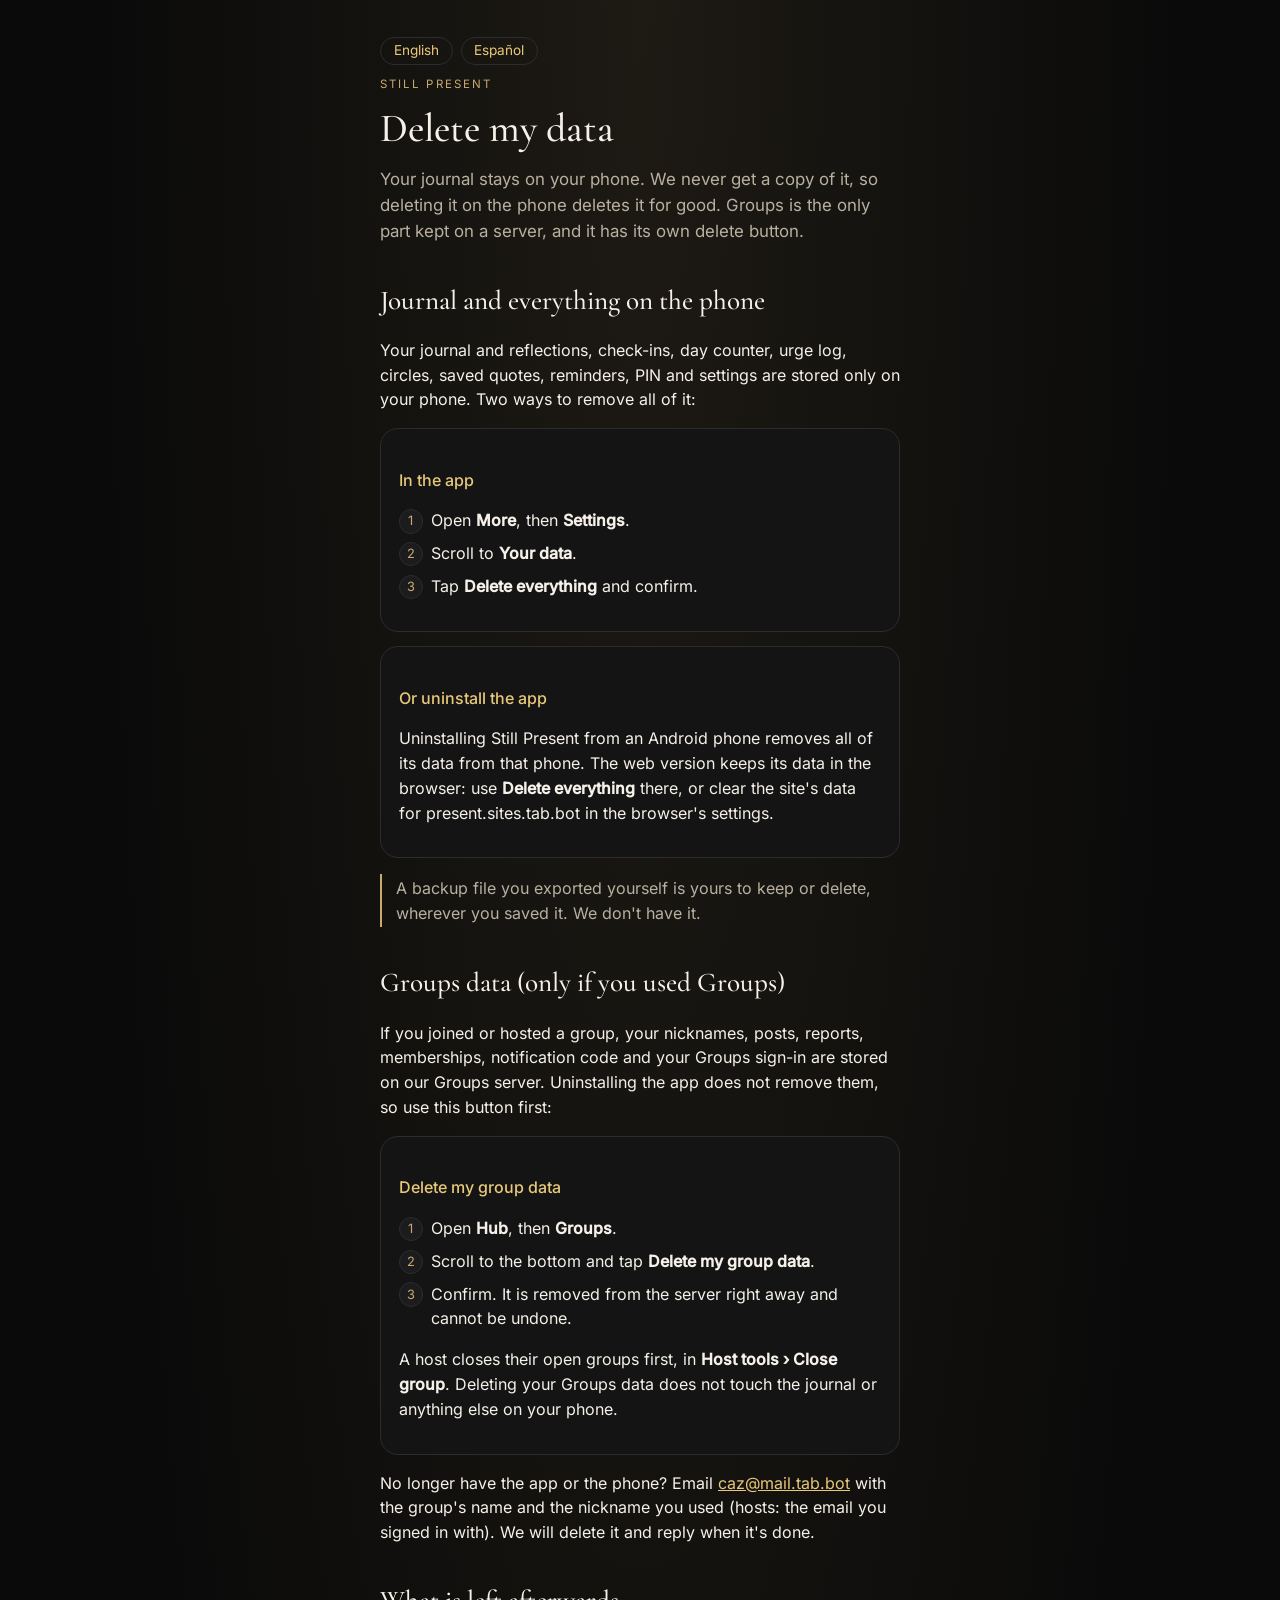
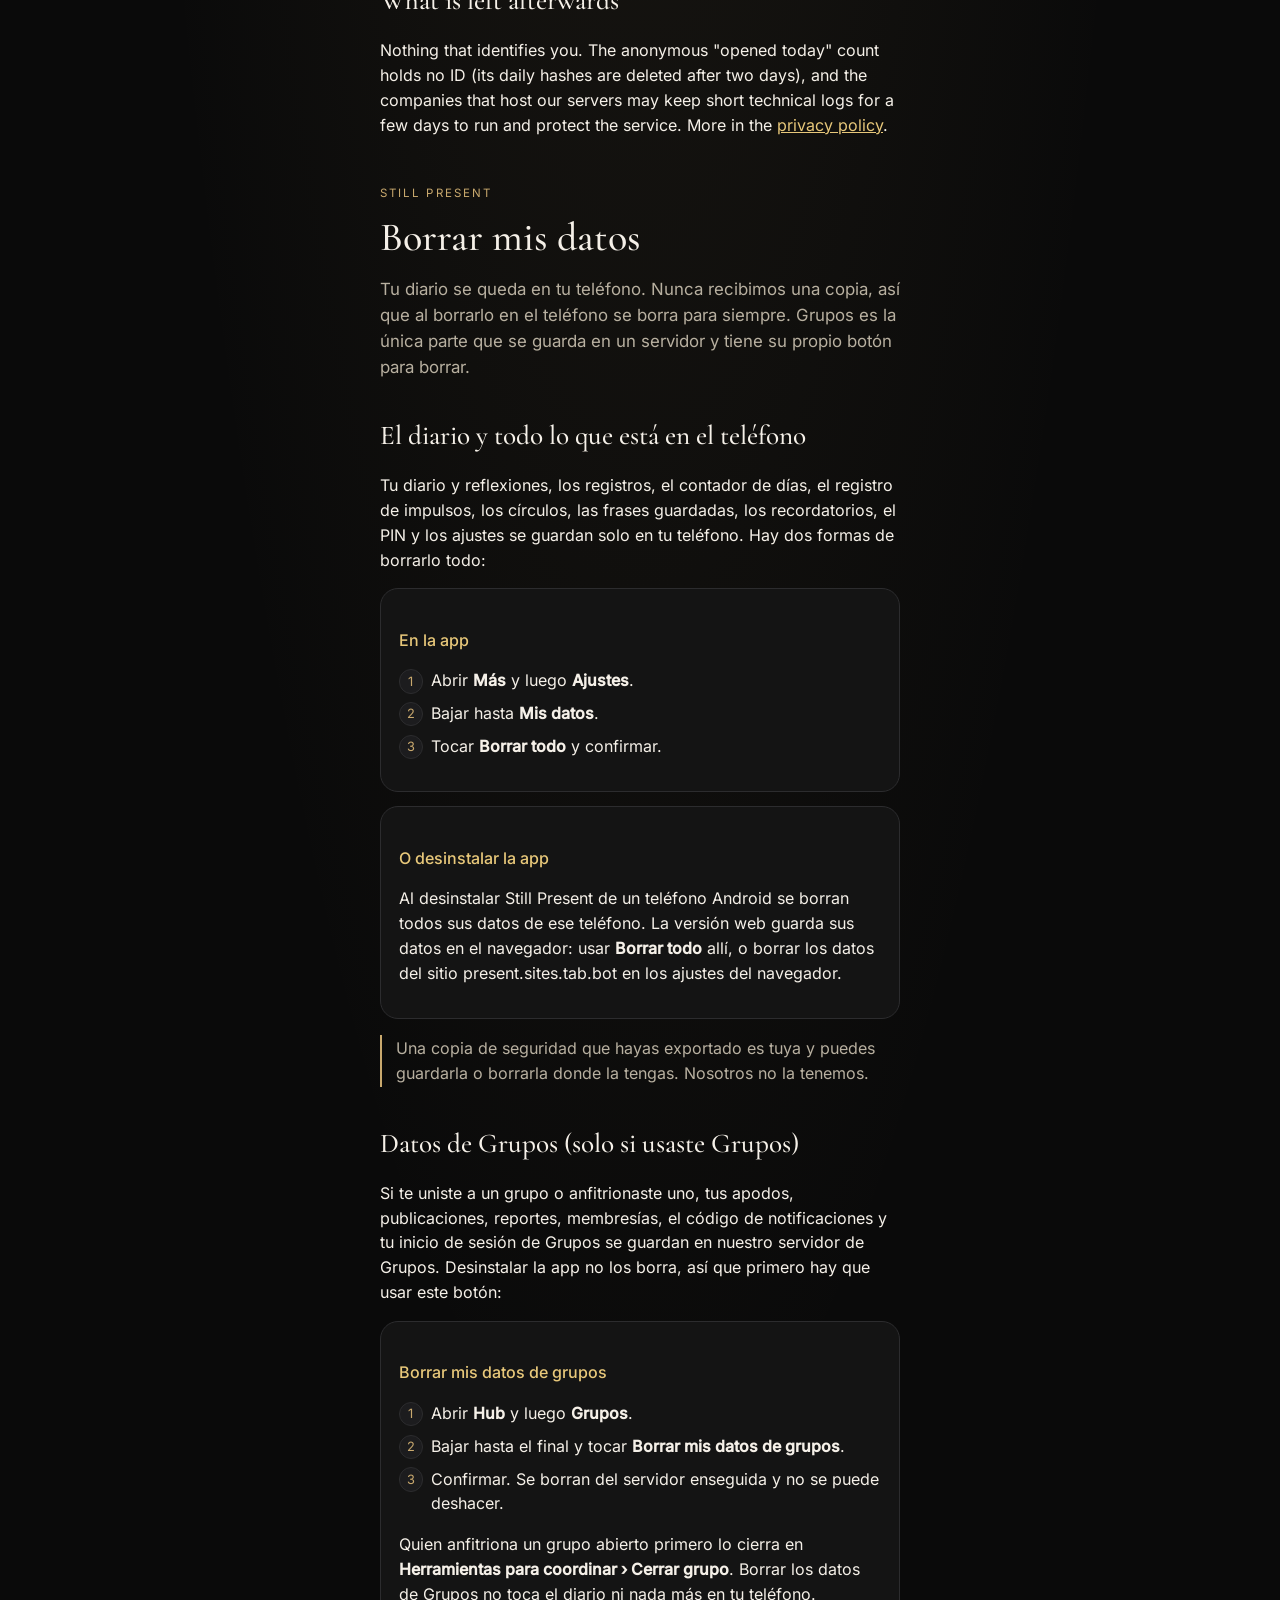
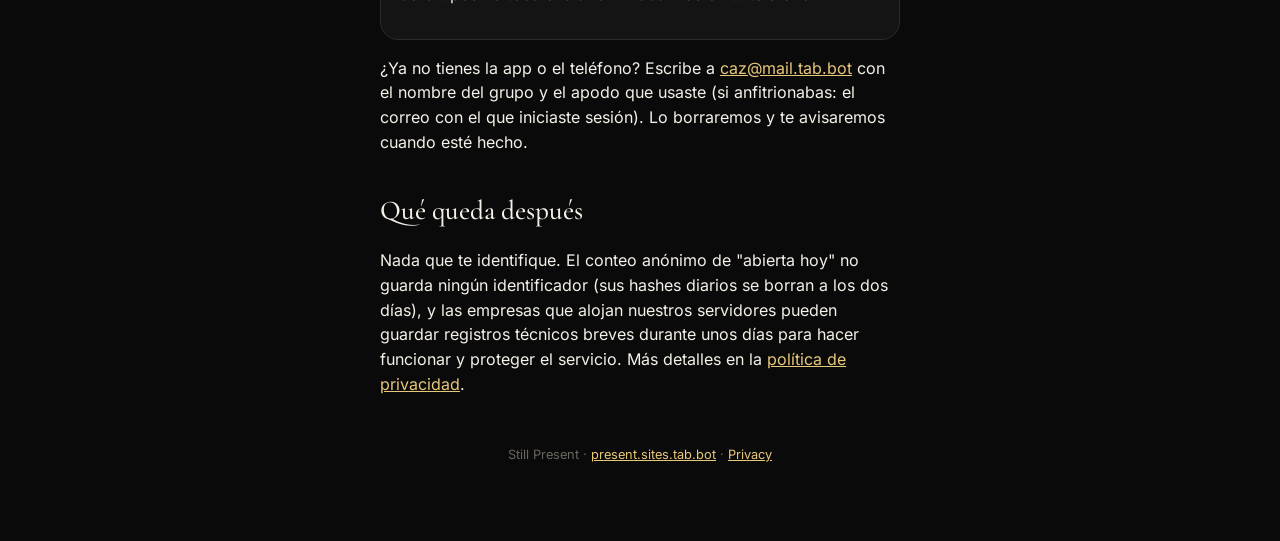
==== delete/index.html @ f241a921 "Publish Still Present v3.6.20 public web app, privacy/delete pages, and Recovery Hub data" ====
<!doctype html>
<html lang="en"><head>
<meta charset="utf-8"><meta name="viewport" content="width=device-width,initial-scale=1,viewport-fit=cover">
<meta name="theme-color" content="#0a0a0a">
<title>Delete my data · Still Present</title>
<meta name="description" content="How to delete your Still Present data: the journal on your phone and, if you used it, your Groups data.">
<link rel="icon" type="image/png" href="/icons/icon-192.png"><link rel="apple-touch-icon" href="/icons/apple-touch-icon.png">
<style>
@font-face{font-family:CG;font-weight:500;src:url(/fonts/CormorantGaramond-500.ttf)}
@font-face{font-family:CG;font-style:italic;font-weight:400;src:url(/fonts/CormorantGaramond-400i.ttf)}
@font-face{font-family:In;font-weight:400;src:url(/fonts/Inter-400.ttf)}
@font-face{font-family:In;font-weight:500;src:url(/fonts/Inter-500.ttf)}
:root{--bg:#0a0a0a;--s1:#141414;--s2:#1c1c1e;--line:#2c2c2e;--gold:#c9a96e;--goldhi:#e8c87a;--ivory:#f5f0e8;--muted:#b8b0a0;--dim:#6a655f}
*{box-sizing:border-box}html,body{margin:0;background:var(--bg);color:var(--ivory);font:400 16px/1.55 In,system-ui,sans-serif;-webkit-font-smoothing:antialiased}
body{background:radial-gradient(ellipse at 50% 0%,rgba(201,169,110,.10),transparent 60%) no-repeat,var(--bg)}
main{max-width:560px;margin:0 auto;padding:calc(1.5rem + env(safe-area-inset-top)) 1.25rem 4rem}
h1{font-family:CG,serif;font-weight:500;font-size:2.5rem;line-height:1.1;margin:.2rem 0 .5rem}
h2{font-family:CG,serif;font-weight:500;font-size:1.7rem;margin:2.2rem 0 .6rem}
.k{font-size:.72rem;letter-spacing:.18em;text-transform:uppercase;color:var(--gold)}
.lead{color:var(--muted);font-size:1.05rem}
.card{background:var(--s1);border:1px solid var(--line);border-radius:18px;padding:1rem 1.1rem;margin:.9rem 0}
label{display:block;font-size:.85rem;color:var(--muted);margin:.7rem 0 .35rem}
select{width:100%;font:inherit;color:var(--ivory);background:var(--s2);border:1px solid var(--line);border-radius:12px;padding:.7rem .8rem;color-scheme:dark}
.row{display:flex;gap:.6rem}.row>*{flex:1}
.note{border-left:2px solid var(--gold);padding:.1rem 0 .1rem .9rem;color:var(--muted);margin:1rem 0}
.foot{color:var(--dim);font-size:.8rem;text-align:center;margin-top:3rem}
h3{font-size:1rem;font-weight:500;margin:1.4rem 0 .3rem;color:var(--goldhi)}
ul{padding-left:1.2rem}li{margin:.25rem 0}a{color:var(--goldhi)}
.lang{display:flex;gap:.5rem;margin:.8rem 0 0}.lang a{border:1px solid var(--line);border-radius:99px;padding:.15rem .8rem;text-decoration:none;font-size:.85rem}
.steps{counter-reset:s;list-style:none;padding:0}.steps li{counter-increment:s;position:relative;padding-left:2rem;margin:.5rem 0}.steps li::before{content:counter(s);position:absolute;left:0;top:.05rem;width:1.4rem;height:1.4rem;border-radius:50%;background:var(--s2);border:1px solid var(--line);color:var(--gold);font-size:.8rem;display:flex;align-items:center;justify-content:center}
</style>
</head><body><main>
<nav class="lang"><a href="#en">English</a><a href="#es">Español</a></nav>

<section id="en" lang="en">
<p class="k">Still Present</p>
<h1>Delete my data</h1>
<p class="lead">Your journal stays on your phone. We never get a copy of it, so deleting it on the phone deletes it for good. Groups is the only part kept on a server, and it has its own delete button.</p>

<h2>Journal and everything on the phone</h2>
<p>Your journal and reflections, check-ins, day counter, urge log, circles, saved quotes, reminders, PIN and settings are stored only on your phone. Two ways to remove all of it:</p>
<div class="card"><h3>In the app</h3>
<ol class="steps"><li>Open <b>More</b>, then <b>Settings</b>.</li><li>Scroll to <b>Your data</b>.</li><li>Tap <b>Delete everything</b> and confirm.</li></ol></div>
<div class="card"><h3>Or uninstall the app</h3>
<p>Uninstalling Still Present from an Android phone removes all of its data from that phone. The web version keeps its data in the browser: use <b>Delete everything</b> there, or clear the site's data for present.sites.tab.bot in the browser's settings.</p></div>
<p class="note">A backup file you exported yourself is yours to keep or delete, wherever you saved it. We don't have it.</p>

<h2>Groups data (only if you used Groups)</h2>
<p>If you joined or hosted a group, your nicknames, posts, reports, memberships, notification code and your Groups sign-in are stored on our Groups server. Uninstalling the app does not remove them, so use this button first:</p>
<div class="card"><h3>Delete my group data</h3>
<ol class="steps"><li>Open <b>Hub</b>, then <b>Groups</b>.</li><li>Scroll to the bottom and tap <b>Delete my group data</b>.</li><li>Confirm. It is removed from the server right away and cannot be undone.</li></ol>
<p class="m">A host closes their open groups first, in <b>Host tools › Close group</b>. Deleting your Groups data does not touch the journal or anything else on your phone.</p></div>
<p>No longer have the app or the phone? Email <a href="mailto:caz@mail.tab.bot">caz@mail.tab.bot</a> with the group's name and the nickname you used (hosts: the email you signed in with). We will delete it and reply when it's done.</p>

<h2>What is left afterwards</h2>
<p>Nothing that identifies you. The anonymous "opened today" count holds no ID (its daily hashes are deleted after two days), and the companies that host our servers may keep short technical logs for a few days to run and protect the service. More in the <a href="/privacy/">privacy policy</a>.</p>
</section>

<section id="es" lang="es">
<p class="k" style="margin-top:3rem">Still Present</p>
<h1>Borrar mis datos</h1>
<p class="lead">Tu diario se queda en tu teléfono. Nunca recibimos una copia, así que al borrarlo en el teléfono se borra para siempre. Grupos es la única parte que se guarda en un servidor y tiene su propio botón para borrar.</p>

<h2>El diario y todo lo que está en el teléfono</h2>
<p>Tu diario y reflexiones, los registros, el contador de días, el registro de impulsos, los círculos, las frases guardadas, los recordatorios, el PIN y los ajustes se guardan solo en tu teléfono. Hay dos formas de borrarlo todo:</p>
<div class="card"><h3>En la app</h3>
<ol class="steps"><li>Abrir <b>Más</b> y luego <b>Ajustes</b>.</li><li>Bajar hasta <b>Mis datos</b>.</li><li>Tocar <b>Borrar todo</b> y confirmar.</li></ol></div>
<div class="card"><h3>O desinstalar la app</h3>
<p>Al desinstalar Still Present de un teléfono Android se borran todos sus datos de ese teléfono. La versión web guarda sus datos en el navegador: usar <b>Borrar todo</b> allí, o borrar los datos del sitio present.sites.tab.bot en los ajustes del navegador.</p></div>
<p class="note">Una copia de seguridad que hayas exportado es tuya y puedes guardarla o borrarla donde la tengas. Nosotros no la tenemos.</p>

<h2>Datos de Grupos (solo si usaste Grupos)</h2>
<p>Si te uniste a un grupo o anfitrionaste uno, tus apodos, publicaciones, reportes, membresías, el código de notificaciones y tu inicio de sesión de Grupos se guardan en nuestro servidor de Grupos. Desinstalar la app no los borra, así que primero hay que usar este botón:</p>
<div class="card"><h3>Borrar mis datos de grupos</h3>
<ol class="steps"><li>Abrir <b>Hub</b> y luego <b>Grupos</b>.</li><li>Bajar hasta el final y tocar <b>Borrar mis datos de grupos</b>.</li><li>Confirmar. Se borran del servidor enseguida y no se puede deshacer.</li></ol>
<p class="m">Quien anfitriona un grupo abierto primero lo cierra en <b>Herramientas para coordinar › Cerrar grupo</b>. Borrar los datos de Grupos no toca el diario ni nada más en tu teléfono.</p></div>
<p>¿Ya no tienes la app o el teléfono? Escribe a <a href="mailto:caz@mail.tab.bot">caz@mail.tab.bot</a> con el nombre del grupo y el apodo que usaste (si anfitrionabas: el correo con el que iniciaste sesión). Lo borraremos y te avisaremos cuando esté hecho.</p>

<h2>Qué queda después</h2>
<p>Nada que te identifique. El conteo anónimo de "abierta hoy" no guarda ningún identificador (sus hashes diarios se borran a los dos días), y las empresas que alojan nuestros servidores pueden guardar registros técnicos breves durante unos días para hacer funcionar y proteger el servicio. Más detalles en la <a href="/privacy/#es">política de privacidad</a>.</p>
</section>
<p class="foot">Still Present · <a href="/">present.sites.tab.bot</a> · <a href="/privacy/">Privacy</a></p>
</main></body></html>
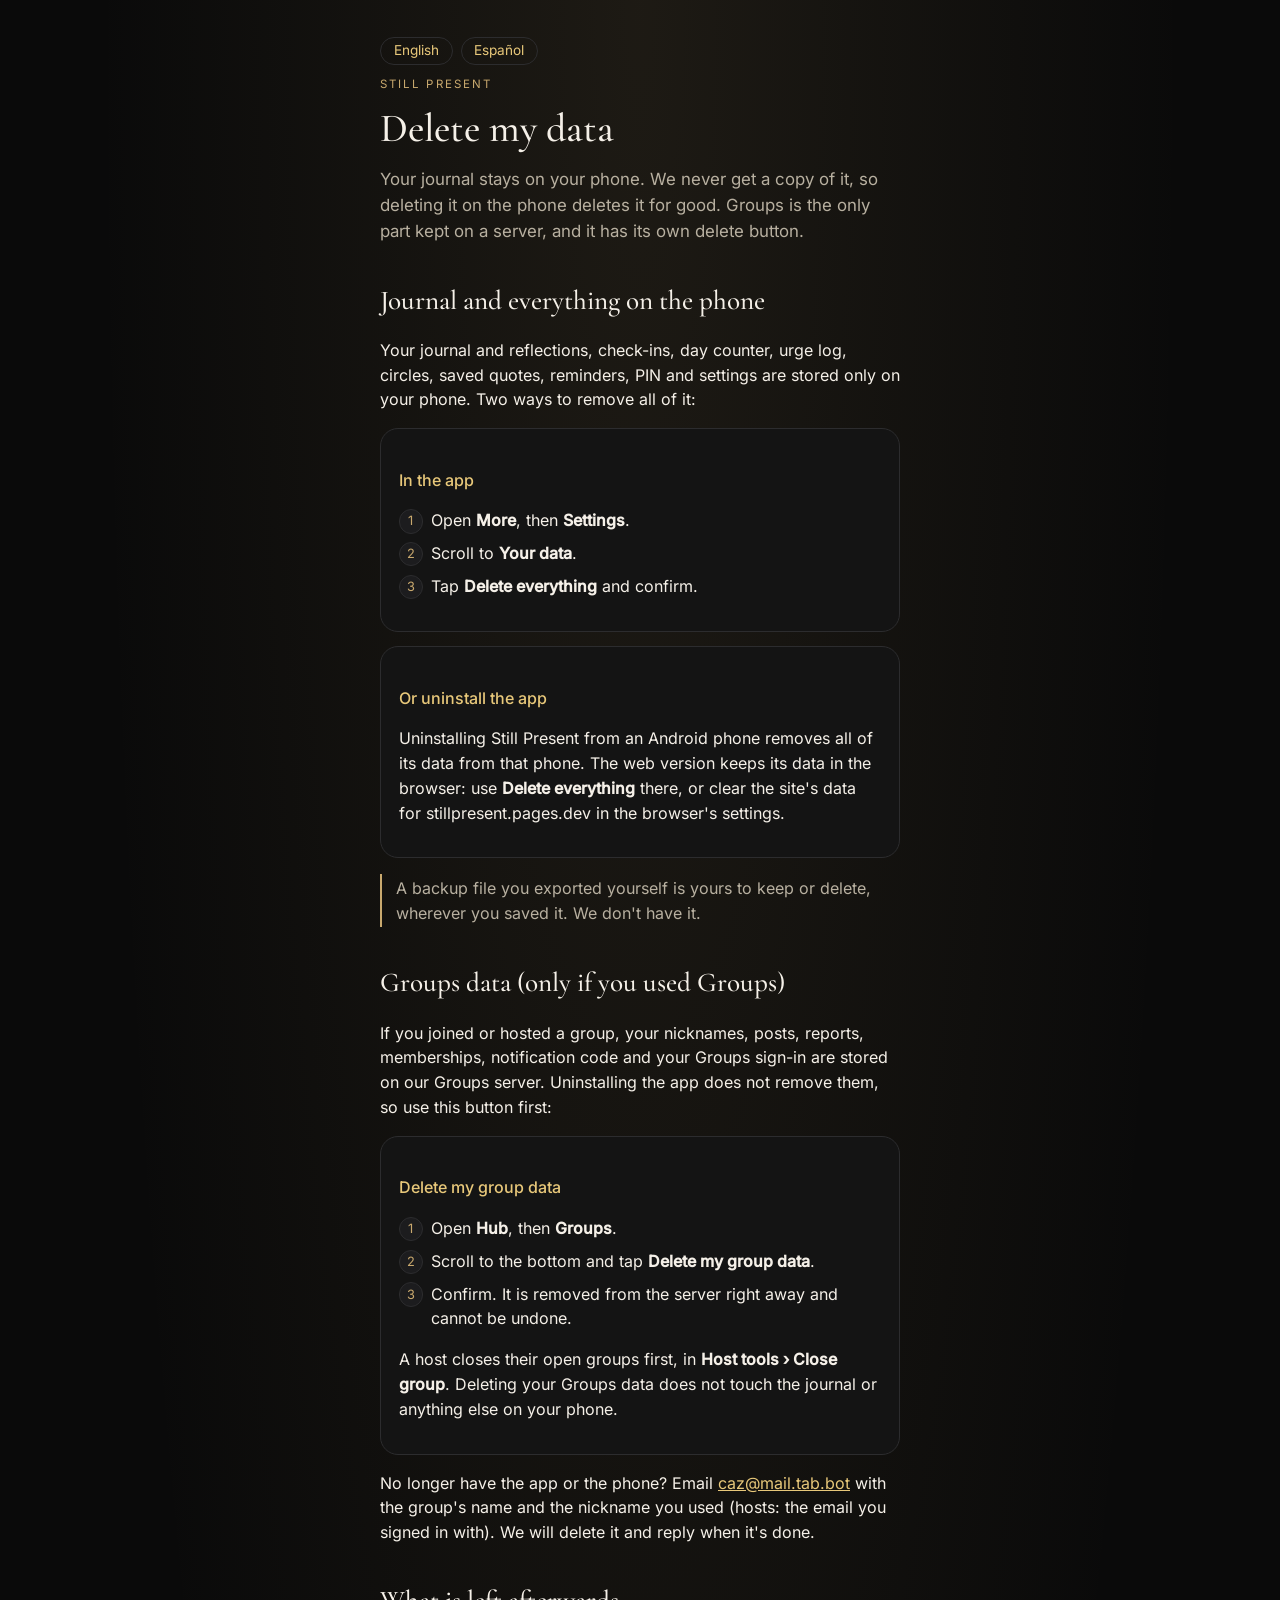
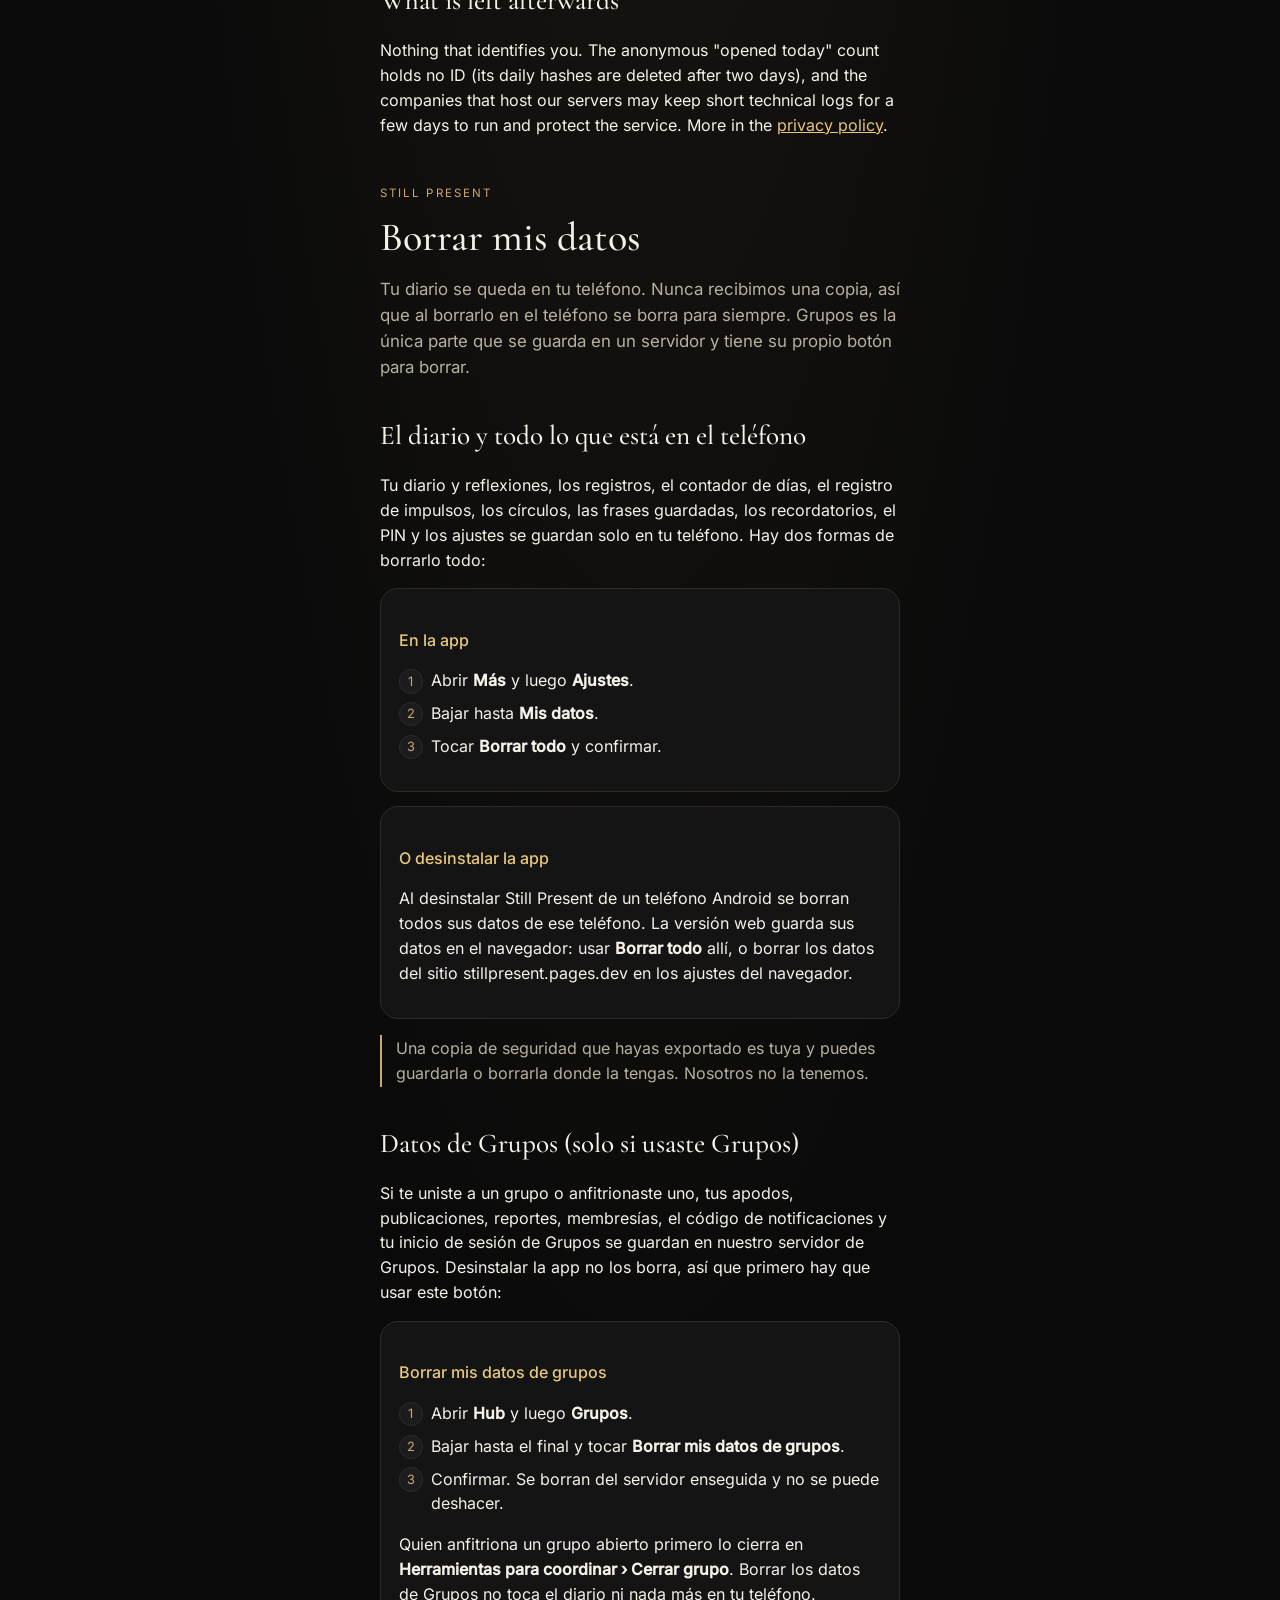
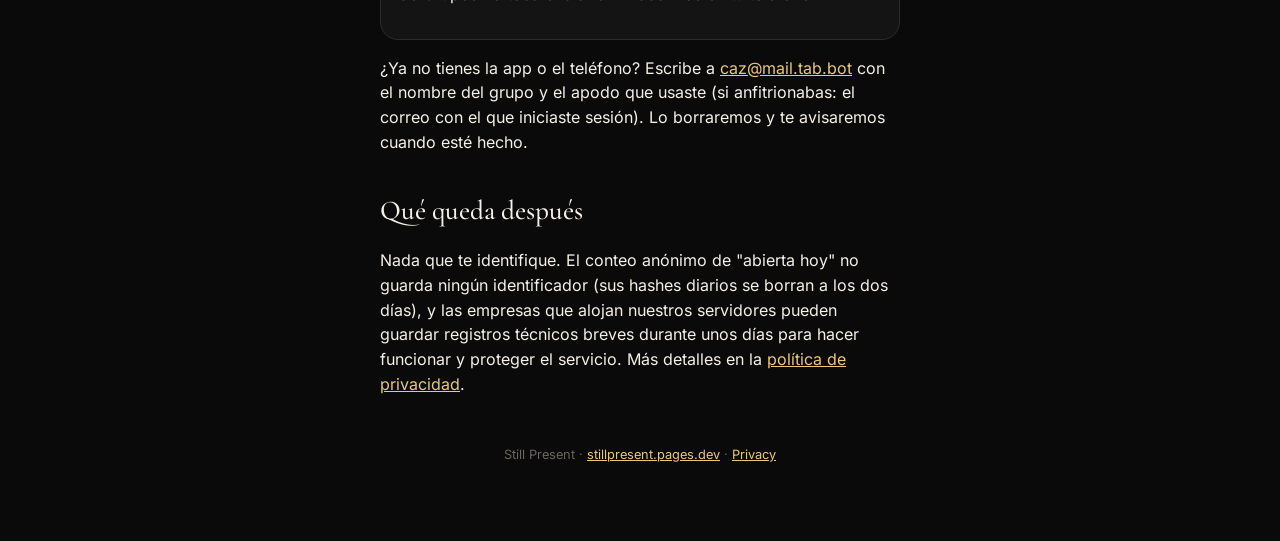
==== commit 03b85f61: "feat: add Cloudflare _worker.js (/sb, /hubdata, /ping), daily Hub refresh workflow, and decoupled st" ====
--- a/delete/index.html
+++ b/delete/index.html
@@ -42,7 +42,7 @@
 <div class="card"><h3>In the app</h3>
 <ol class="steps"><li>Open <b>More</b>, then <b>Settings</b>.</li><li>Scroll to <b>Your data</b>.</li><li>Tap <b>Delete everything</b> and confirm.</li></ol></div>
 <div class="card"><h3>Or uninstall the app</h3>
-<p>Uninstalling Still Present from an Android phone removes all of its data from that phone. The web version keeps its data in the browser: use <b>Delete everything</b> there, or clear the site's data for present.sites.tab.bot in the browser's settings.</p></div>
+<p>Uninstalling Still Present from an Android phone removes all of its data from that phone. The web version keeps its data in the browser: use <b>Delete everything</b> there, or clear the site's data for stillpresent.pages.dev in the browser's settings.</p></div>
 <p class="note">A backup file you exported yourself is yours to keep or delete, wherever you saved it. We don't have it.</p>
 
 <h2>Groups data (only if you used Groups)</h2>
@@ -66,7 +66,7 @@
 <div class="card"><h3>En la app</h3>
 <ol class="steps"><li>Abrir <b>Más</b> y luego <b>Ajustes</b>.</li><li>Bajar hasta <b>Mis datos</b>.</li><li>Tocar <b>Borrar todo</b> y confirmar.</li></ol></div>
 <div class="card"><h3>O desinstalar la app</h3>
-<p>Al desinstalar Still Present de un teléfono Android se borran todos sus datos de ese teléfono. La versión web guarda sus datos en el navegador: usar <b>Borrar todo</b> allí, o borrar los datos del sitio present.sites.tab.bot en los ajustes del navegador.</p></div>
+<p>Al desinstalar Still Present de un teléfono Android se borran todos sus datos de ese teléfono. La versión web guarda sus datos en el navegador: usar <b>Borrar todo</b> allí, o borrar los datos del sitio stillpresent.pages.dev en los ajustes del navegador.</p></div>
 <p class="note">Una copia de seguridad que hayas exportado es tuya y puedes guardarla o borrarla donde la tengas. Nosotros no la tenemos.</p>
 
 <h2>Datos de Grupos (solo si usaste Grupos)</h2>
@@ -79,5 +79,5 @@
 <h2>Qué queda después</h2>
 <p>Nada que te identifique. El conteo anónimo de "abierta hoy" no guarda ningún identificador (sus hashes diarios se borran a los dos días), y las empresas que alojan nuestros servidores pueden guardar registros técnicos breves durante unos días para hacer funcionar y proteger el servicio. Más detalles en la <a href="/privacy/#es">política de privacidad</a>.</p>
 </section>
-<p class="foot">Still Present · <a href="/">present.sites.tab.bot</a> · <a href="/privacy/">Privacy</a></p>
+<p class="foot">Still Present · <a href="/">stillpresent.pages.dev</a> · <a href="/privacy/">Privacy</a></p>
 </main></body></html>
